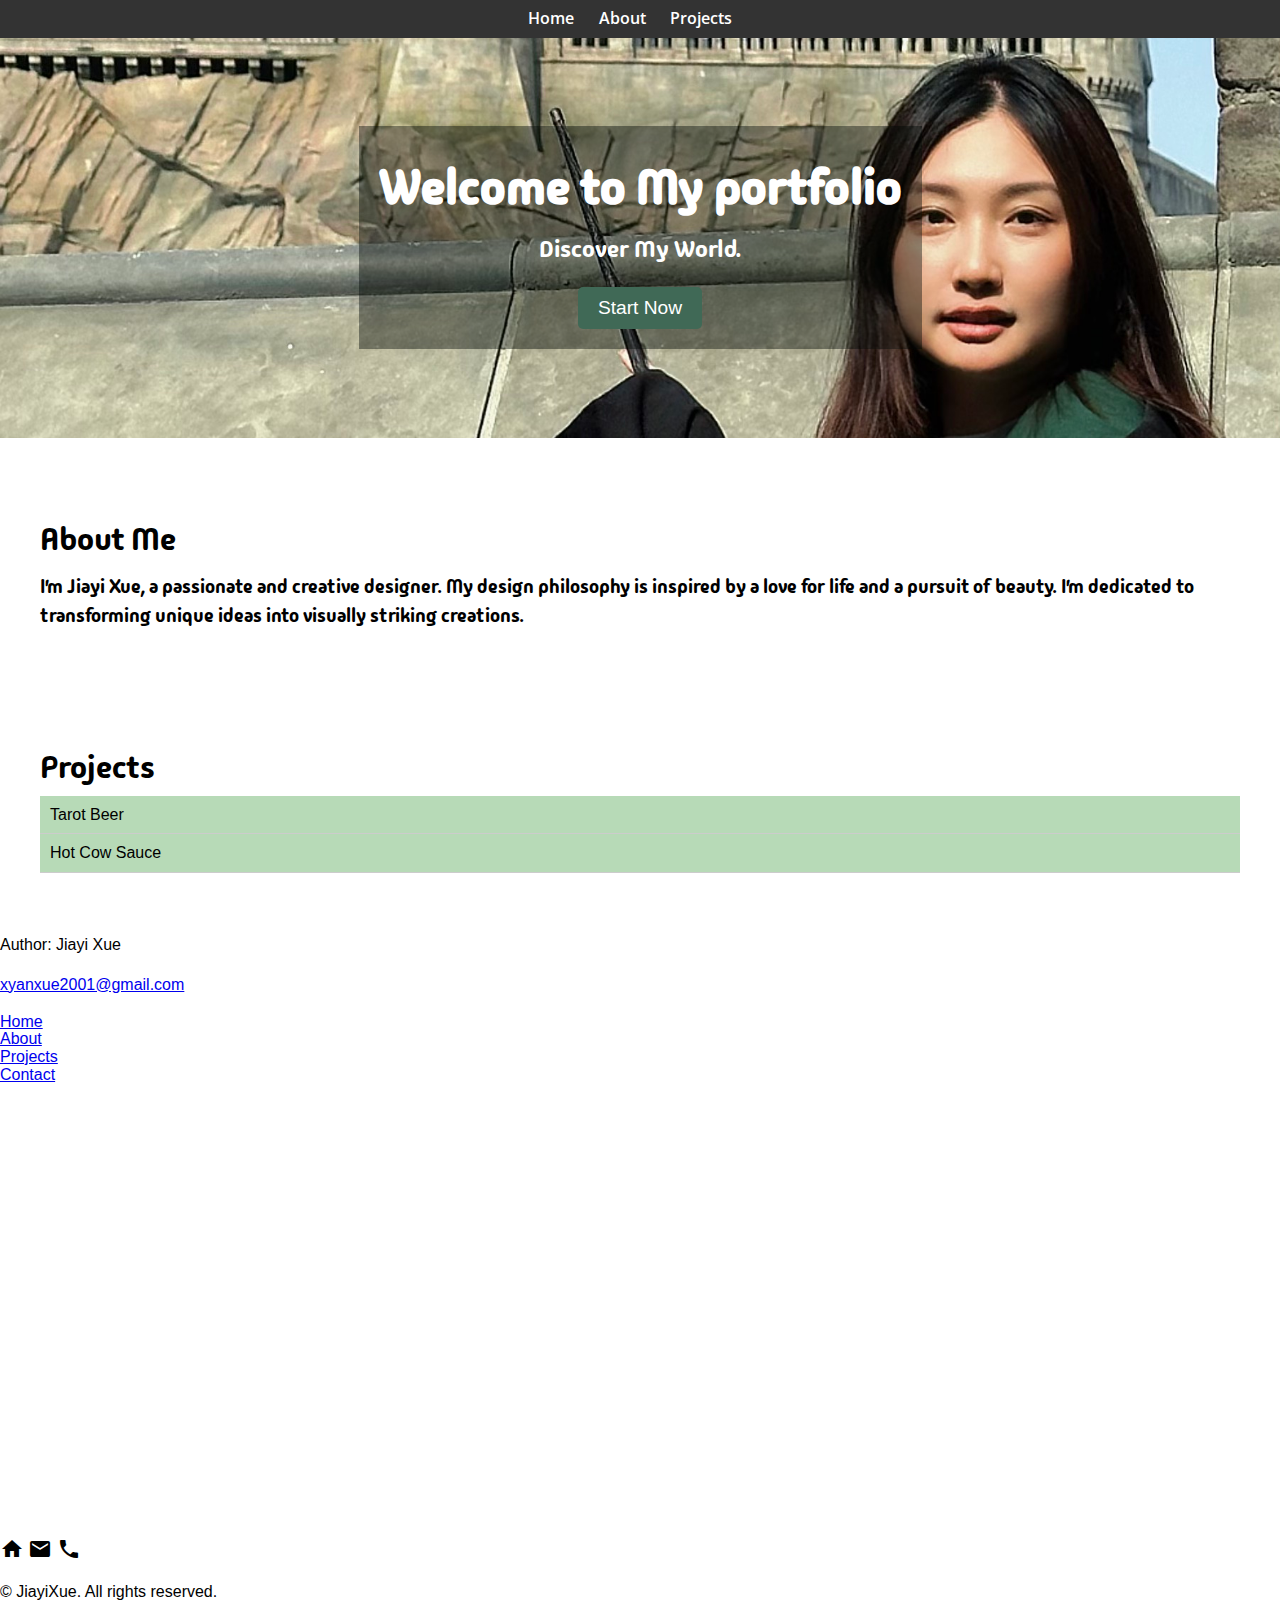
==== index.html @ 7a44bafa "1" ====
<!DOCTYPE html>
<html lang="en">
<head>
  <meta charset="UTF-8">
  <meta http-equiv="X-UA-Compatible" content="IE=edge">
  <meta name="viewport" content="width=device-width, initial-scale=1.0">
  <link rel="stylesheet" type="text/css" href="styles/cprg-218-lab-4.css">
  <link href="https://fonts.googleapis.com/css?family=Open+Sans:300,400,600" rel="stylesheet"> 
  <link rel="stylesheet" type="text/css" href="styles/reset.css">
  <link rel="stylesheet" type="text/css" href="styles/fonts.css">
  <link rel="stylesheet" type="text/css" href="styles/global.css">
  <link rel="stylesheet" type="text/css" href="style.css"> 
  <link rel="preconnect" href="https://fonts.gstatic.com" crossorigin>
  <link rel="stylesheet" href="https://fonts.googleapis.com/icon?family=Material+Icons">
  <link href="https://fonts.googleapis.com/css2?family=Madimi+One&display=swap" rel="stylesheet">
  <title>Portfolio - Jiayi Xue</title>
</head>
<body>
  <nav>
    <ul>
      <li><a href="#home">Home</a></li>
      <li><a href="#about">About</a></li>
      <li><a href="#projects">Projects</a></li>
    </ul>
  </nav>
  <div id="home" class="hero-image">
    <div class="hero-text">
      <h1 class="madimi-one-regular">Welcome to My portfolio</h1>
      <p class="madimi-one-regular">Discover My World.</p>
      <button id="star-btn" class="explore-button">Start Now</button>
    </div>
  </div>  
  <section id="about" class="container content-container">
    <h2 class="madimi-one-regular">About Me</h2>
    <p class="madimi-one-regular">I'm Jiayi Xue, a passionate and creative designer. My design philosophy is inspired by a love for life and a pursuit of beauty. I'm dedicated to transforming unique ideas into visually striking creations.</p>
  </section>
  <section id="projects" class="container content-container">
    <h2 class="madimi-one-regular">Projects</h2>
    <div class="accordion">
      <div class="accordion-item">
        <div class="accordion-header">Tarot Beer</div>
        <div class="accordion-content">
          <p>This portfolio entry details my branding design for Tarot Brews, an innovative dark beer brewery that incorporates tarot card aesthetics into its branding. Tasked with designing the logo, posters, and beer bottle packaging, I sought to merge the mystical and enigmatic qualities of tarot cards with the rich, bold flavors of dark beer. The logo combines symbolic elements from tarot iconography with traditional brewing motifs, creating a unique identity that stands out in the craft beer market. For the posters and packaging, I used a palette of deep, moody colors and intricate illustrations reminiscent of tarot artwork, aiming to evoke a sense of mystery and intrigue that invites consumers to explore the depths of Tarot Brews' flavors. The design project not only encapsulates the brewery's essence but also aims to attract and captivate a clientele that appreciates the fusion of tradition and mysticism with high-quality beer.</p>
          <a href="tarot_beer_details.html" class="read-more-button">Read More</a>
        </div>
      </div>
      <div class="accordion-item">
        <div class="accordion-header">Hot Cow Sauce</div>
        <div class="accordion-content">
          <p class="madimi-one-regular">This portfolio piece showcases my creative direction and design work for Hot Cow Chili Sauce, an innovative brand launching a new mushroom beef chili sauce. My role encompassed developing the brand identity, which included designing the logo, promotional posters, and the sauce packaging itself. The challenge was to visually communicate the unique fusion of flavors - the earthiness of mushrooms combined with the robust taste of beef and the spicy kick of chili.</p>
          <a href="hot_cow_sauce_details.html" class="read-more-button">Read More</a>
        </div>
      </div>
    </div>
  </section>
      </div> 
  </section> 
  <footer>
    <div class="footer-content">
      <div class="footer-text">
        <p>Author: Jiayi Xue</p>
        <p><a href="mailto:xyanxue2001@gmail.com">xyanxue2001@gmail.com</a></p>
        <ul class="footer-links">
          <li><a href="#home">Home</a></li>
          <li><a href="#about">About</a></li>
          <li><a href="#projects">Projects</a></li>
          <li><a href="#contact">Contact</a></li>
        </ul>
      </div>
      <div class="google-map">
        <iframe src="https://www.google.com/maps/embed?pb=!1m18!1m12!1m3!1d243647.568268666!2d-74.247895472571!3d40.703312748024!2m3!1f0!2f0!3f0!3m2!1i1024!2i768!4f13.1!3m3!1m2!1s0x0%3A0x0!2zNDDCsDQyJzExLjkiTiA3NMKwMTQnNTcuMiJX!5e0!3m2!1sen!2sus!4v1632947912345" width="600" height="450" style="border:0;" allowfullscreen="" loading="lazy"></iframe>
      </div>
    </div>
    <div class="footer-icons">
      <i class="material-icons">home</i>
      <i class="material-icons">email</i>
      <i class="material-icons">phone</i>
    </div>
    <p id="copyright">&copy; JiayiXue. All rights reserved.</p>
  </footer>
  <script src="scripts.js"></script>
</body>
</html>
---- styles/fonts.css ----
body {
  font-family: "Roboto", sans-serif;
  font-size: 1rem;
  font-weight: 500;
  line-height: 1.1;
}

h1,
h2,
h3,
h4,
h5,
h6,
p {
  line-height: 1.1;
  margin: 1rem 0;
}

h1 {
  font-size: 2.5rem;
  font-weight: 600;
}

h2 {
  font-size: 1.5rem;
  font-weight: 500;
}

h3 {
  font-size: 1.25rem;
  font-weight: 200;
  text-transform: uppercase;
}

h4, h5, h6 {
  font-size: 1.25rem;
  font-weight: 600;
}

p {
  font-size: 1rem;
  font-weight: 500;
  line-height: 1.5;
}


button {
  font-size: 1rem;
  font-weight: 500;
}
---- styles/global.css ----
/* Sections */
.container {
  margin: 3rem auto;
  max-width: 75rem;
  padding: 3rem 1.5rem;
  position: relative;
}

/* Section Header Content */
.header-container {
  background-color: #DDDDDD;
  text-align: center;
  padding: 6rem 1rem;
}

/* Option header */
.option-container {
  text-align: center;
  background-color: #EEEEEE;
  padding: 3rem 1rem;
}
---- style.css ----
/* Add styles for navigation menu */
nav {
    background-color: #333;
    padding: 10px 0;
    text-align: center;
  }
  nav ul {
    list-style-type: none;
    margin: 0;
    padding: 0;
  }
  nav ul li {
    display: inline;
    margin-right: 20px;
  }
  nav ul li a {
    color: #fff;
    text-decoration: none;
    font-family: 'Open Sans', sans-serif;
    font-weight: 600;
  }
  
  /* Add styles for responsive hero banner */
  .hero-image {
    background-image: url('asset/IMG_9951.jpeg');
    background-size: cover;
    background-position: center;
    height: 400px; /* Adjust height as needed */
    text-align: center;
    display: flex;
    align-items: center;
    justify-content: center;
    flex-direction: column;
  }
  .hero-text {
    color: #ffffff;
  }
  .hero-text {
    background-color: rgba(1, 7, 5, 0.412); /* Adding a semi-transparent black background */
    color: #fff;
    padding: 20px; /* Adding padding for better readability */
  }
  .hero-text h1 {
    font-size: 3em;
    margin-bottom: 10px;
    font-family: 'Madimi One', sans-serif;
  }
  .hero-text p {
    font-size: 1.5em;
    margin-bottom: 20px;
    font-family: 'Madimi One', sans-serif;
  }
  .hero-text button {
    background-color: #406956;
    color: #fff;
    border: none;
    padding: 10px 20px;
    font-size: 1.2em;
    cursor: pointer;
    border-radius: 5px;
  }
  .hero-text button:hover {
    background-color: #063502;
  }
  
  /* Add styles for main content area */
  .container {
    padding: 20px;
  }
  .content-container {
    margin-bottom: 40px;
  }
  .content-container h2 {
    font-size: 2em;
    margin-bottom: 10px;
    font-family: 'Madimi One', sans-serif;
  }
  .content-container p {
    font-size: 1.2em;
    font-family: 'Madimi One', sans-serif;
  }
  .accordion-item {
    border-bottom: 1px solid #ccc;
  }
  
  .accordion-header {
    background-color: hsla(120, 32%, 62%, 0.563);
    padding: 10px;
    cursor: pointer;
  }
  
  .accordion-content {
    display: none;
    padding: 10px;
  }
  
  /* Style for open accordion item */
  .accordion-item.open .accordion-content {
    display: block;
  }
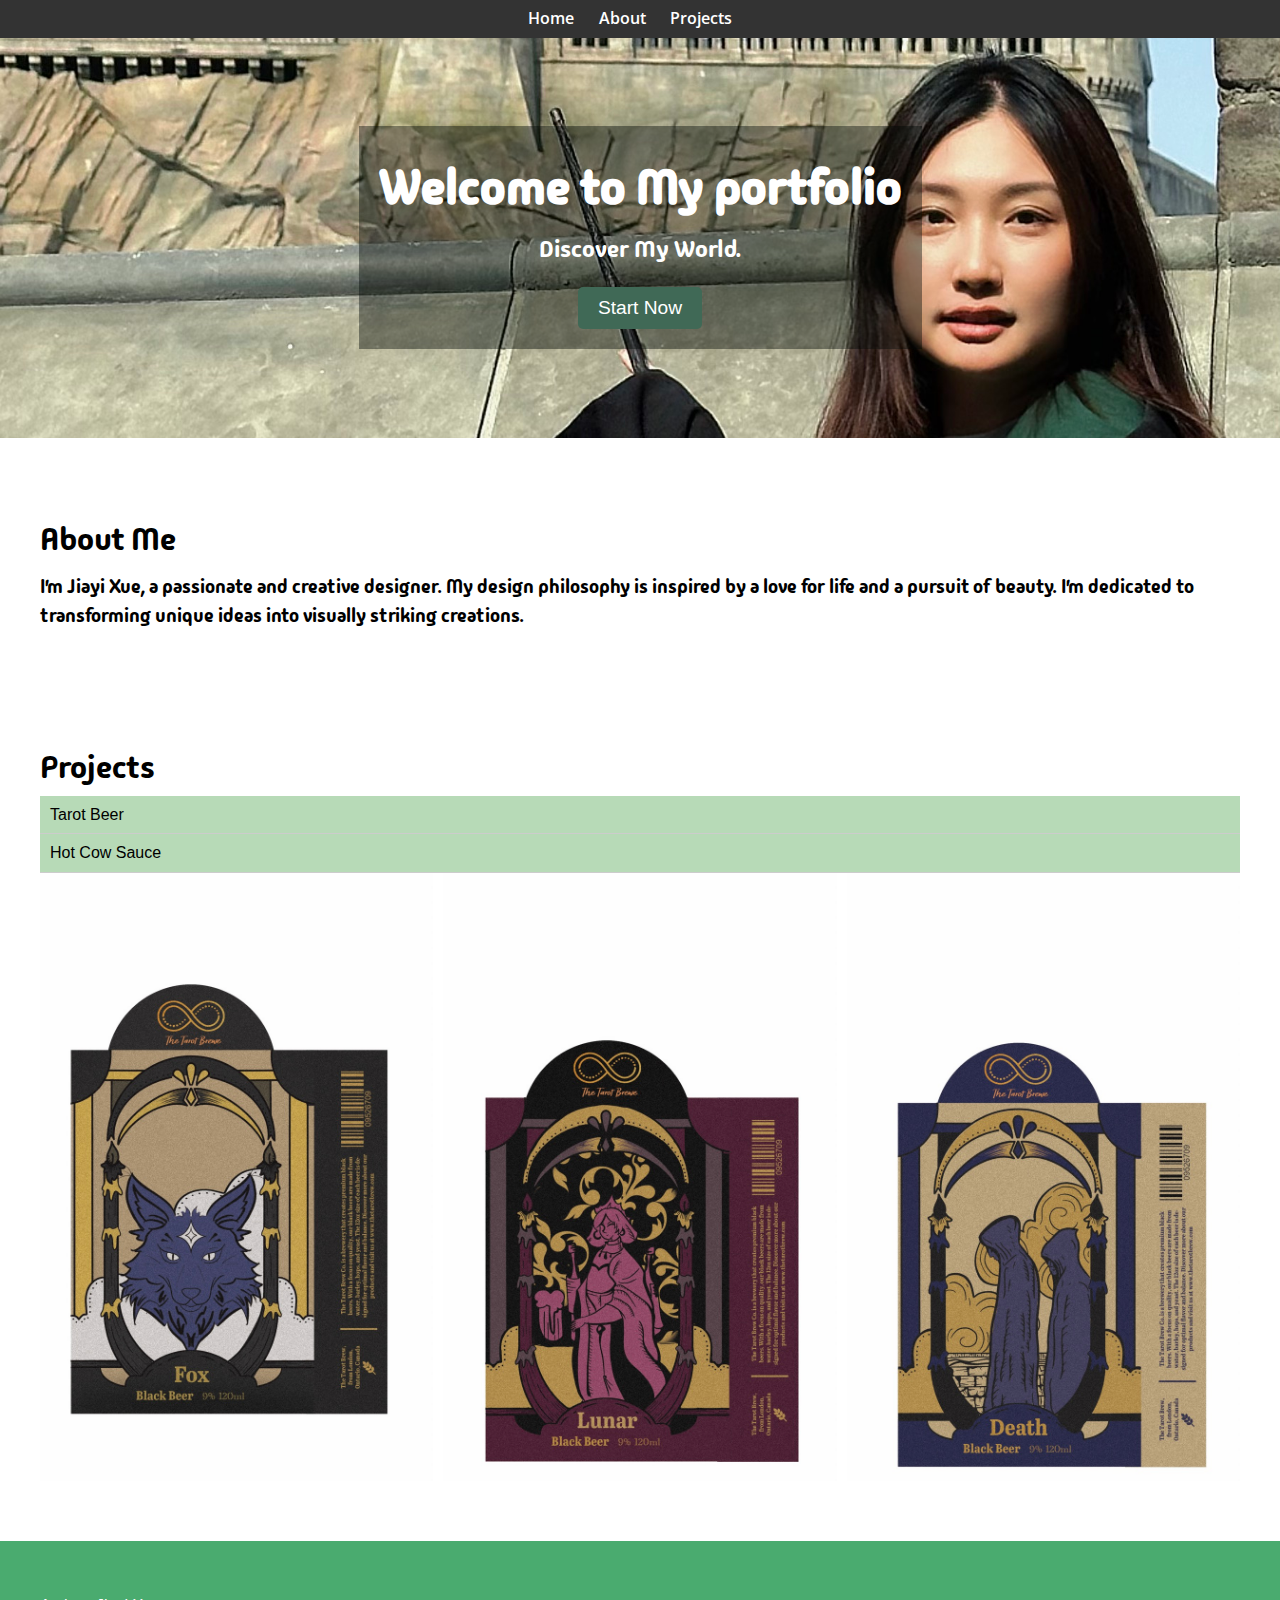
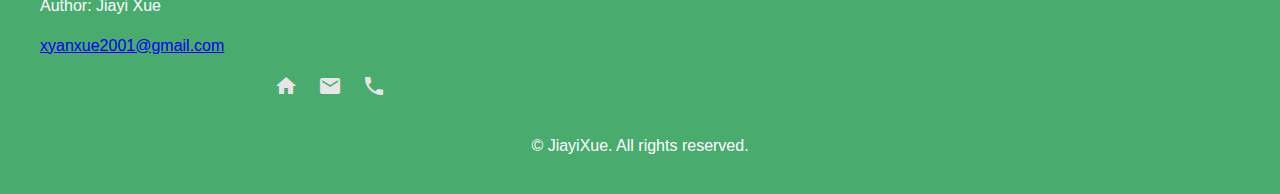
==== commit fc7729ea: "1" ====
--- a/index.html
+++ b/index.html
@@ -51,30 +51,26 @@
           <a href="hot_cow_sauce_details.html" class="read-more-button">Read More</a>
         </div>
       </div>
-    </div>
-  </section>
-      </div> 
-  </section> 
+      <div class="gallery">
+        <img src="asset/beer lable2.jpeg" alt="Beer Label 2">
+        <img src="asset/beer lable1.jpeg" alt="Beer Label 1">
+        <img src="asset/beer lable3.jpeg" alt="Beer Label 1">
+      </div>
+    </section>
   <footer>
     <div class="footer-content">
       <div class="footer-text">
         <p>Author: Jiayi Xue</p>
         <p><a href="mailto:xyanxue2001@gmail.com">xyanxue2001@gmail.com</a></p>
-        <ul class="footer-links">
-          <li><a href="#home">Home</a></li>
-          <li><a href="#about">About</a></li>
-          <li><a href="#projects">Projects</a></li>
-          <li><a href="#contact">Contact</a></li>
-        </ul>
+        <div class="footer-icons">
+            <i class="material-icons">home</i>
+            <i class="material-icons">email</i>
+            <i class="material-icons">phone</i>
+          </div>
       </div>
       <div class="google-map">
         <iframe src="https://www.google.com/maps/embed?pb=!1m18!1m12!1m3!1d243647.568268666!2d-74.247895472571!3d40.703312748024!2m3!1f0!2f0!3f0!3m2!1i1024!2i768!4f13.1!3m3!1m2!1s0x0%3A0x0!2zNDDCsDQyJzExLjkiTiA3NMKwMTQnNTcuMiJX!5e0!3m2!1sen!2sus!4v1632947912345" width="600" height="450" style="border:0;" allowfullscreen="" loading="lazy"></iframe>
       </div>
-    </div>
-    <div class="footer-icons">
-      <i class="material-icons">home</i>
-      <i class="material-icons">email</i>
-      <i class="material-icons">phone</i>
     </div>
     <p id="copyright">&copy; JiayiXue. All rights reserved.</p>
   </footer>
--- a/style.css
+++ b/style.css
@@ -93,9 +93,135 @@
     display: none;
     padding: 10px;
   }
-  
+  .active, .accordion:hover {
+    background-color: #dfdfdf;
+  }
+  
+  .panel {
+    padding: 0 18px;
+    background-color: #e0e0e0;
+    display: none;
+    overflow: hidden;
+  }
   /* Style for open accordion item */
   .accordion-item.open .accordion-content {
     display: block;
   }
-  +
+/* Styles for gallery container */
+.gallery {
+    display: grid;
+    grid-template-columns: repeat(auto-fit, minmax(200px, 1fr));
+    gap: 10px;
+  }
+  
+  /* Styles for images */
+  .gallery img {
+    width: 100%;
+    height: auto;
+    transition: transform 0.3s ease;
+  }
+  
+  /* Hover effect for images */
+  .gallery img:hover {
+    transform: scale(1.1);
+  }
+  /* Styles for gallery container */
+.gallery {
+    display: grid;
+    grid-template-columns: repeat(auto-fit, minmax(200px, 1fr));
+    gap: 10px;
+  }
+  
+  /* Styles for images */
+  .gallery img {
+    width: 100%; 
+    height: auto; /* 高度自动调整，保持纵横比 */
+    transition: transform 0.3s ease; /* 添加变换效果 */
+  }
+  
+  /* 响应式调整 */
+  @media (max-width: 600px) {
+    .gallery {
+      grid-template-columns: repeat(auto-fit, minmax(150px, 1fr)); /* 在小屏幕上，最小宽度为150px */
+    }
+  }
+  
+  @media (min-width: 1200px) {
+    .gallery {
+      grid-template-columns: repeat(auto-fit, minmax(250px, 1fr)); /* 在大屏幕上，最小宽度为250px */
+    }
+  }
+  
+  /* Footer CSS */
+footer {
+    background-color: #048b38b8; /* 保持原有颜色 */
+    color: #ffffff; /* 文字颜色 */
+    padding: 20px;
+    text-align: center;
+  }
+  
+  .footer-content {
+    display: flex;
+    justify-content: space-around; /* 在元素之间保持均匀间距 */
+    align-items: center; /* 使内容垂直居中 */
+    margin: 0 auto; /* 水平居中 */
+  }
+  
+  .footer-text {
+    text-align: left; /* 文本左对齐 */
+    flex: 1; /* 占用可用空间 */
+    padding: 0 20px; /* 添加一些内边距 */
+  }
+  
+  .google-map {
+    flex: 1; /* 占用可用空间 */
+    padding: 0 20px; /* 添加一些内边距 */
+    order: 2; /* 确保地图总是在右边 */
+  }
+  
+  .google-map iframe {
+    width: 50%; /* 使用其容器的全部宽度 */
+    height: 150px; /* 设置固定高度 */
+  }
+  
+  .footer-links {
+    list-style-type: none;
+    padding: 0;
+    text-align: left;
+  }
+  
+  .footer-links li a {
+    color: #dddddd;
+    text-decoration: none;
+  }
+  
+  #copyright {
+    margin-top: 20px;
+    text-align: center;
+    width: 100%;
+  }
+  
+  /* 响应式调整 */
+  @media (max-width: 800px) {
+    .footer-content {
+      flex-direction: column;
+    }
+    .footer-text, .google-map {
+      width: 100%;
+      padding: 20px 0; /* 调整为上下内边距，移除左右内边距 */
+    }
+    .google-map iframe {
+      height: 200px; /* 较小屏幕上的较小地图 */
+    }
+  }
+  .footer-icons {
+    display: flex;
+    justify-content: center; /* 或者其他您喜欢的对齐方式 */
+    gap: 20px; /* 调整图标之间的间隔 */
+  }
+  
+  .footer-icons .material-icons {
+    font-size: 24px; /* 调整图标大小 */
+    color: hsl(0, 0%, 90%); /* 调整图标颜色，您可以改为任何您喜欢的颜色 */
+  }